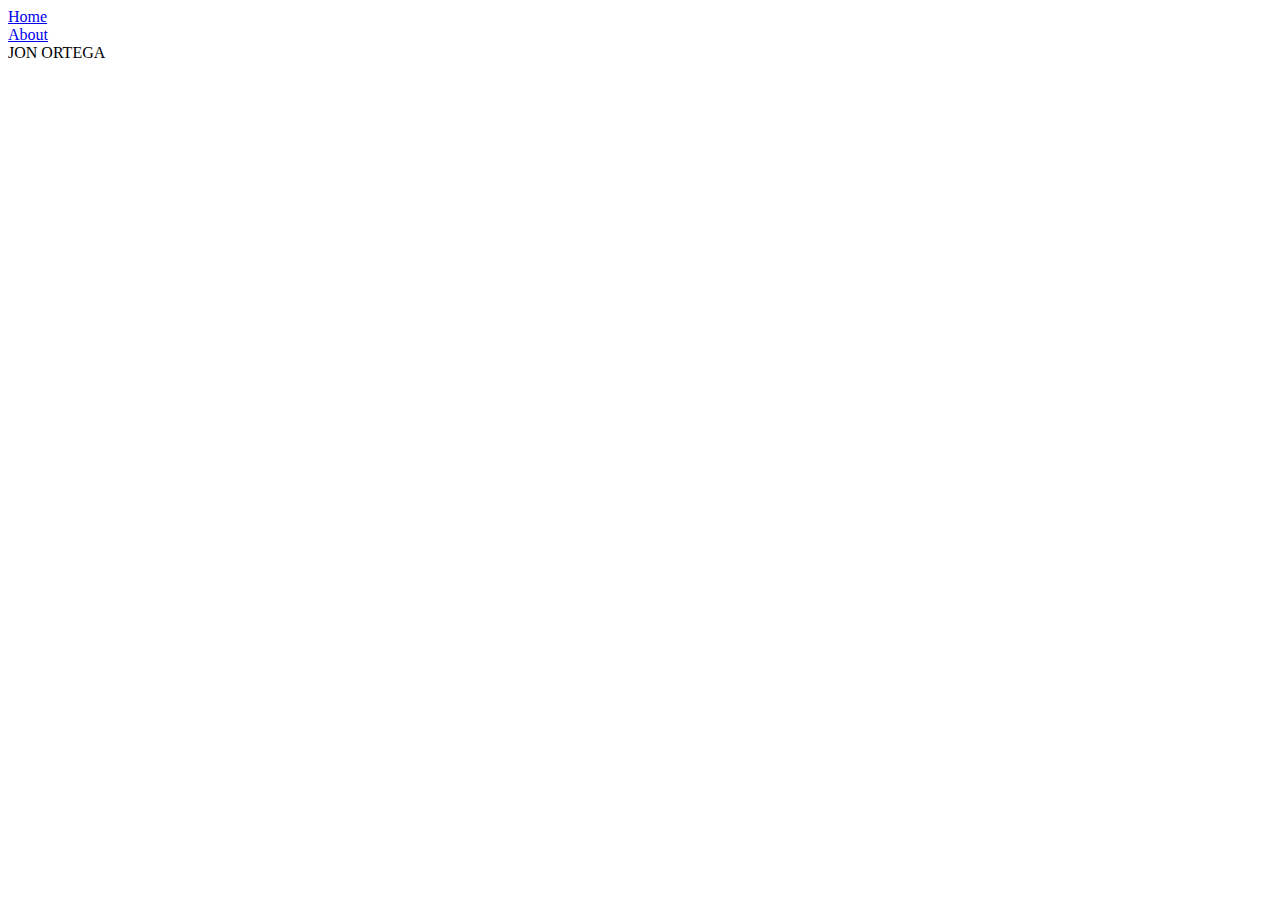
==== index.html @ bd720ec1 "created the webpage structure" ====
<!DOCTYPE html>
<html lang="en">
  <head>
    <meta charset="UTF-8" />
    <title>Page Title</title>
    <link rel="stylesheet" href="style.css" />
  </head>
  <body>
    <div class="container">
      <div class="nav-wrapper">
        <div class="left-side">
          <div class="nav-link-wrapper">
            <a href="index.html">Home</a>
          </div>
          <div class="nav-link-wrapper">
            <a href="about.html">About</a>
          </div>
        </div>
        <div class="right-side">
          <div class="brand">
            <div>JON ORTEGA</div>
          </div>
        </div>
      </div>
    </div>
  </body>
</html>
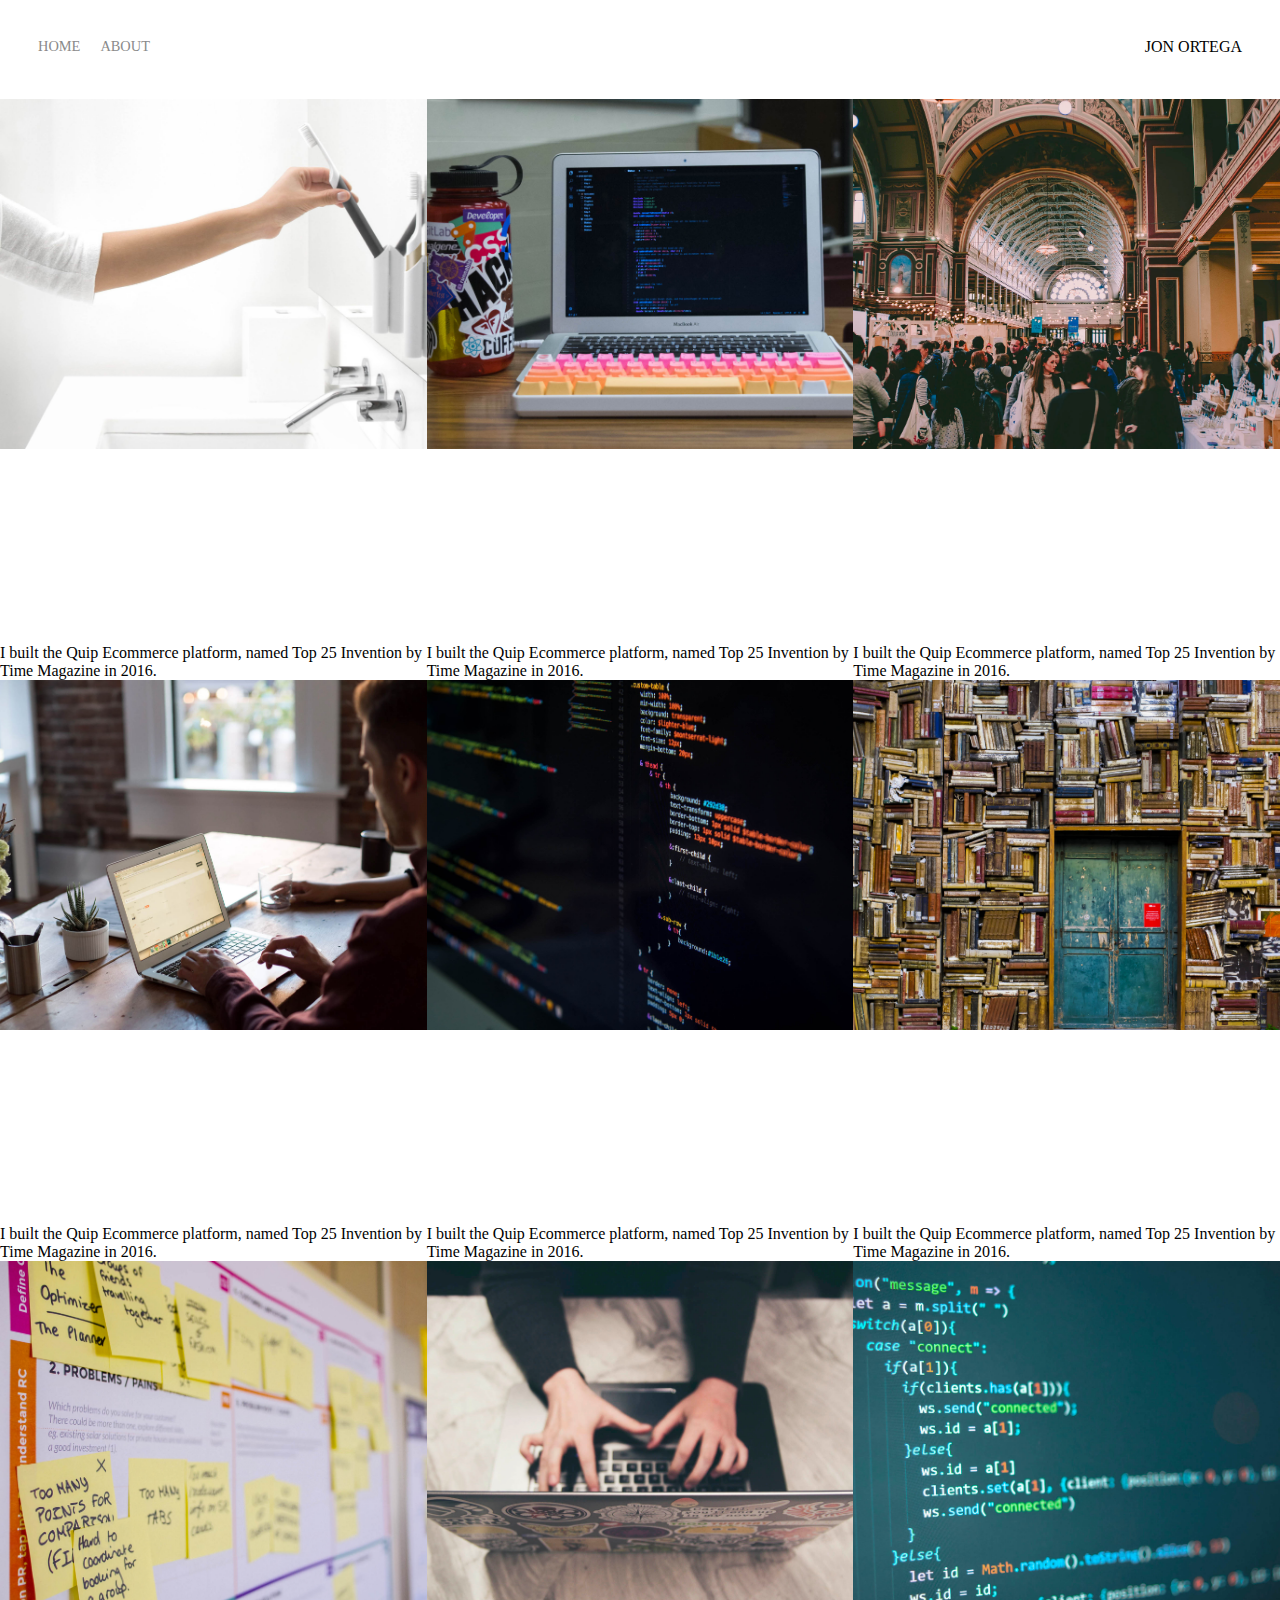
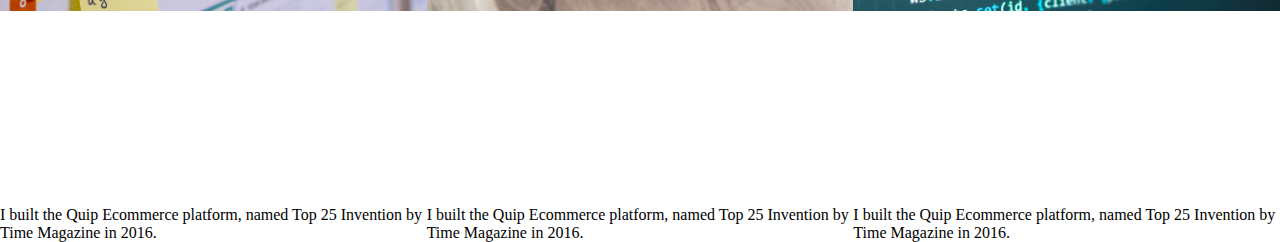
==== commit 24fc3ed4: "created the main grid layout" ====
--- a/index.html
+++ b/index.html
@@ -22,6 +22,145 @@
           </div>
         </div>
       </div>
+      <div class="content-wrapper">
+        <div class="portfolio-items-wrapper">
+          <div class="portfolio-item-wrapper">
+            <div
+              class="portfolio-img-background"
+              style="background-image: url(/img/portfolio1.jpg)"
+            ></div>
+            <div class="img-text-wrapper">
+              <div class="logo-wrapper">
+                <img src="/img/logos/quip.png" alt="Quip logo" />
+              </div>
+              <div class="subtitle">
+                I built the Quip Ecommerce platform, named Top 25 Invention by
+                Time Magazine in 2016.
+              </div>
+            </div>
+          </div>
+          <div class="portfolio-item-wrapper">
+            <div
+              class="portfolio-img-background"
+              style="background-image: url(/img/portfolio2.jpg)"
+            ></div>
+            <div class="img-text-wrapper">
+              <div class="logo-wrapper">
+                <img src="/img/logos/crondose.png" alt="Quip logo" />
+              </div>
+              <div class="subtitle">
+                I built the Quip Ecommerce platform, named Top 25 Invention by
+                Time Magazine in 2016.
+              </div>
+            </div>
+          </div>
+          <div class="portfolio-item-wrapper">
+            <div
+              class="portfolio-img-background"
+              style="background-image: url(/img/portfolio3.jpg)"
+            ></div>
+            <div class="img-text-wrapper">
+              <div class="logo-wrapper">
+                <img src="/img/logos/dailysmarty.png" alt="Quip logo" />
+              </div>
+              <div class="subtitle">
+                I built the Quip Ecommerce platform, named Top 25 Invention by
+                Time Magazine in 2016.
+              </div>
+            </div>
+          </div>
+          <div class="portfolio-item-wrapper">
+            <div
+              class="portfolio-img-background"
+              style="background-image: url(/img/portfolio4.jpg)"
+            ></div>
+            <div class="img-text-wrapper">
+              <div class="logo-wrapper">
+                <img src="/img/logos/dashtrack.png" alt="Quip logo" />
+              </div>
+              <div class="subtitle">
+                I built the Quip Ecommerce platform, named Top 25 Invention by
+                Time Magazine in 2016.
+              </div>
+            </div>
+          </div>
+          <div class="portfolio-item-wrapper">
+            <div
+              class="portfolio-img-background"
+              style="background-image: url(/img/portfolio5.jpg)"
+            ></div>
+            <div class="img-text-wrapper">
+              <div class="logo-wrapper">
+                <img src="/img/logos/devcamp.png" alt="Quip logo" />
+              </div>
+              <div class="subtitle">
+                I built the Quip Ecommerce platform, named Top 25 Invention by
+                Time Magazine in 2016.
+              </div>
+            </div>
+          </div>
+          <div class="portfolio-item-wrapper">
+            <div
+              class="portfolio-img-background"
+              style="background-image: url(/img/portfolio6.jpg)"
+            ></div>
+            <div class="img-text-wrapper">
+              <div class="logo-wrapper">
+                <img src="/img/logos/devtrunk.png" alt="Quip logo" />
+              </div>
+              <div class="subtitle">
+                I built the Quip Ecommerce platform, named Top 25 Invention by
+                Time Magazine in 2016.
+              </div>
+            </div>
+          </div>
+          <div class="portfolio-item-wrapper">
+            <div
+              class="portfolio-img-background"
+              style="background-image: url(/img/portfolio7.jpg)"
+            ></div>
+            <div class="img-text-wrapper">
+              <div class="logo-wrapper">
+                <img src="/img/logos/edutechional.png" alt="Quip logo" />
+              </div>
+              <div class="subtitle">
+                I built the Quip Ecommerce platform, named Top 25 Invention by
+                Time Magazine in 2016.
+              </div>
+            </div>
+          </div>
+          <div class="portfolio-item-wrapper">
+            <div
+              class="portfolio-img-background"
+              style="background-image: url(/img/portfolio8.jpg)"
+            ></div>
+            <div class="img-text-wrapper">
+              <div class="logo-wrapper">
+                <img src="/img/logos/eventbrite.png" alt="Quip logo" />
+              </div>
+              <div class="subtitle">
+                I built the Quip Ecommerce platform, named Top 25 Invention by
+                Time Magazine in 2016.
+              </div>
+            </div>
+          </div>
+          <div class="portfolio-item-wrapper">
+            <div
+              class="portfolio-img-background"
+              style="background-image: url(/img/portfolio9.jpg)"
+            ></div>
+            <div class="img-text-wrapper">
+              <div class="logo-wrapper">
+                <img src="/img/logos/ministry-safe.png" alt="Quip logo" />
+              </div>
+              <div class="subtitle">
+                I built the Quip Ecommerce platform, named Top 25 Invention by
+                Time Magazine in 2016.
+              </div>
+            </div>
+          </div>
+        </div>
+      </div>
     </div>
   </body>
 </html>
--- a/style.css
+++ b/style.css
@@ -0,0 +1,63 @@
+/* Master Styles*/
+body {
+  margin: 0px;
+}
+
+.container {
+  display: grid;
+  grid-template-columns: 1fr;
+}
+
+/* Nav Styles*/
+.nav-wrapper {
+  display: flex;
+  justify-content: space-between;
+  padding: 38px;
+}
+
+.left-side {
+  display: flex;
+}
+.nav-wrapper > .left-side > div {
+  margin-right: 20px;
+  font-size: 0.9em;
+  text-transform: uppercase;
+}
+
+.nav-link-wrapper {
+  height: 22px;
+  border-bottom: 1px solid transparent;
+  transition: border-bottom 0.5s;
+}
+
+.nav-link-wrapper a {
+  color: #8a8a8a;
+  text-decoration: none;
+  transition: color 0.5s;
+}
+
+.nav-link-wrapper:hover {
+  border-bottom: 1px solid black;
+}
+
+.nav-link-wrapper a:hover {
+  color: black;
+}
+
+/* Portfolio Styles*/
+.portfolio-items-wrapper {
+  display: grid;
+  grid-template-columns: 1fr 1fr 1fr;
+}
+
+.portfolio-item-wrapper {
+  position: relative;
+}
+
+.portfolio-img-background {
+  height: 350px;
+  width: 100%;
+  background-size: cover;
+  background-position: center;
+  background-repeat: no-repeat;
+}
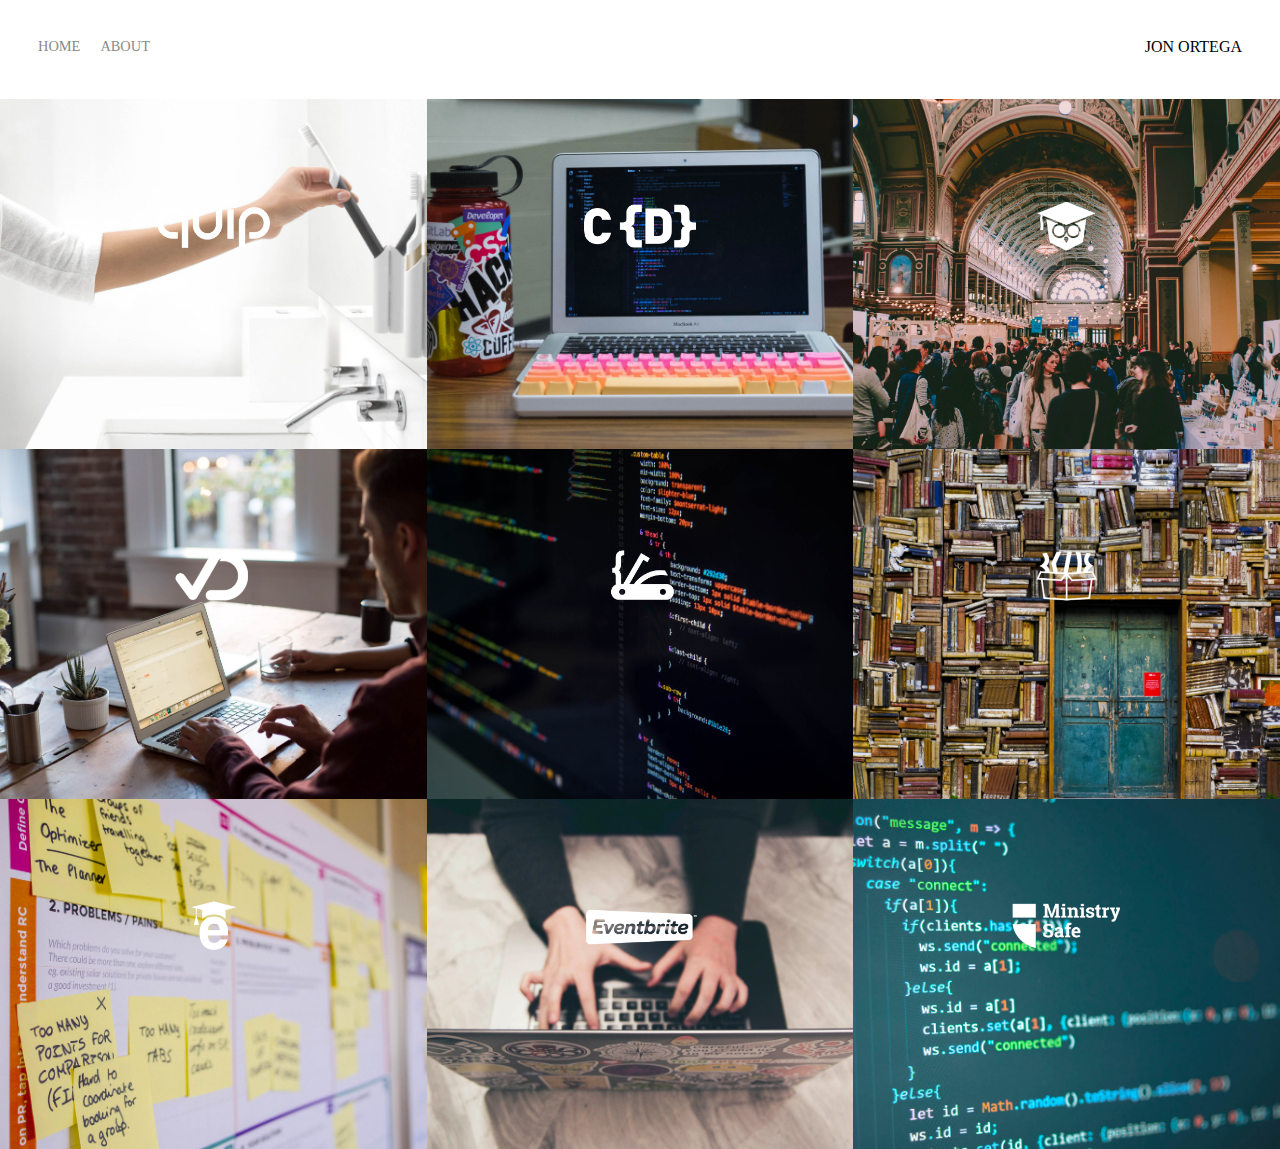
==== commit 61e717e5: "implemented a script for the text animation" ====
--- a/index.html
+++ b/index.html
@@ -163,4 +163,20 @@
       </div>
     </div>
   </body>
+
+  <!-- JavaScript -->
+  <script>
+    const portfolioItems = document.querySelectorAll(".portfolio-item-wrapper");
+
+    portfolioItems.forEach((portfolioItem) => {
+      portfolioItem.addEventListener("mouseover", () => {
+        portfolioItem.childNodes[1].classList.add("img-darken");
+      });
+
+      portfolioItem.addEventListener("mouseout", () => {
+        portfolioItem.childNodes[1].classList.remove("img-darken");
+      });
+    });
+  </script>
+  <!--You add it at the end of the file so the whole page loads before it runs-->
 </html>
--- a/style.css
+++ b/style.css
@@ -61,3 +61,37 @@
   background-position: center;
   background-repeat: no-repeat;
 }
+
+.img-text-wrapper {
+  position: absolute;
+  top: 0;
+  display: flex;
+  flex-direction: column;
+  justify-content: center;
+  align-items: center;
+  height: 100%;
+  text-align: center;
+  padding-left: 100px;
+  padding-right: 100px;
+}
+
+.logo-wrapper img {
+  width: 50%;
+  margin-bottom: 20px;
+}
+
+.img-text-wrapper .subtitle {
+  font-weight: 600;
+  transition: 1s;
+  color: transparent;
+}
+
+.img-text-wrapper:hover .subtitle {
+  font-weight: 600;
+  color: lightseagreen;
+}
+
+.img-darken {
+  transition: 1s;
+  filter: brightness(10%);
+}
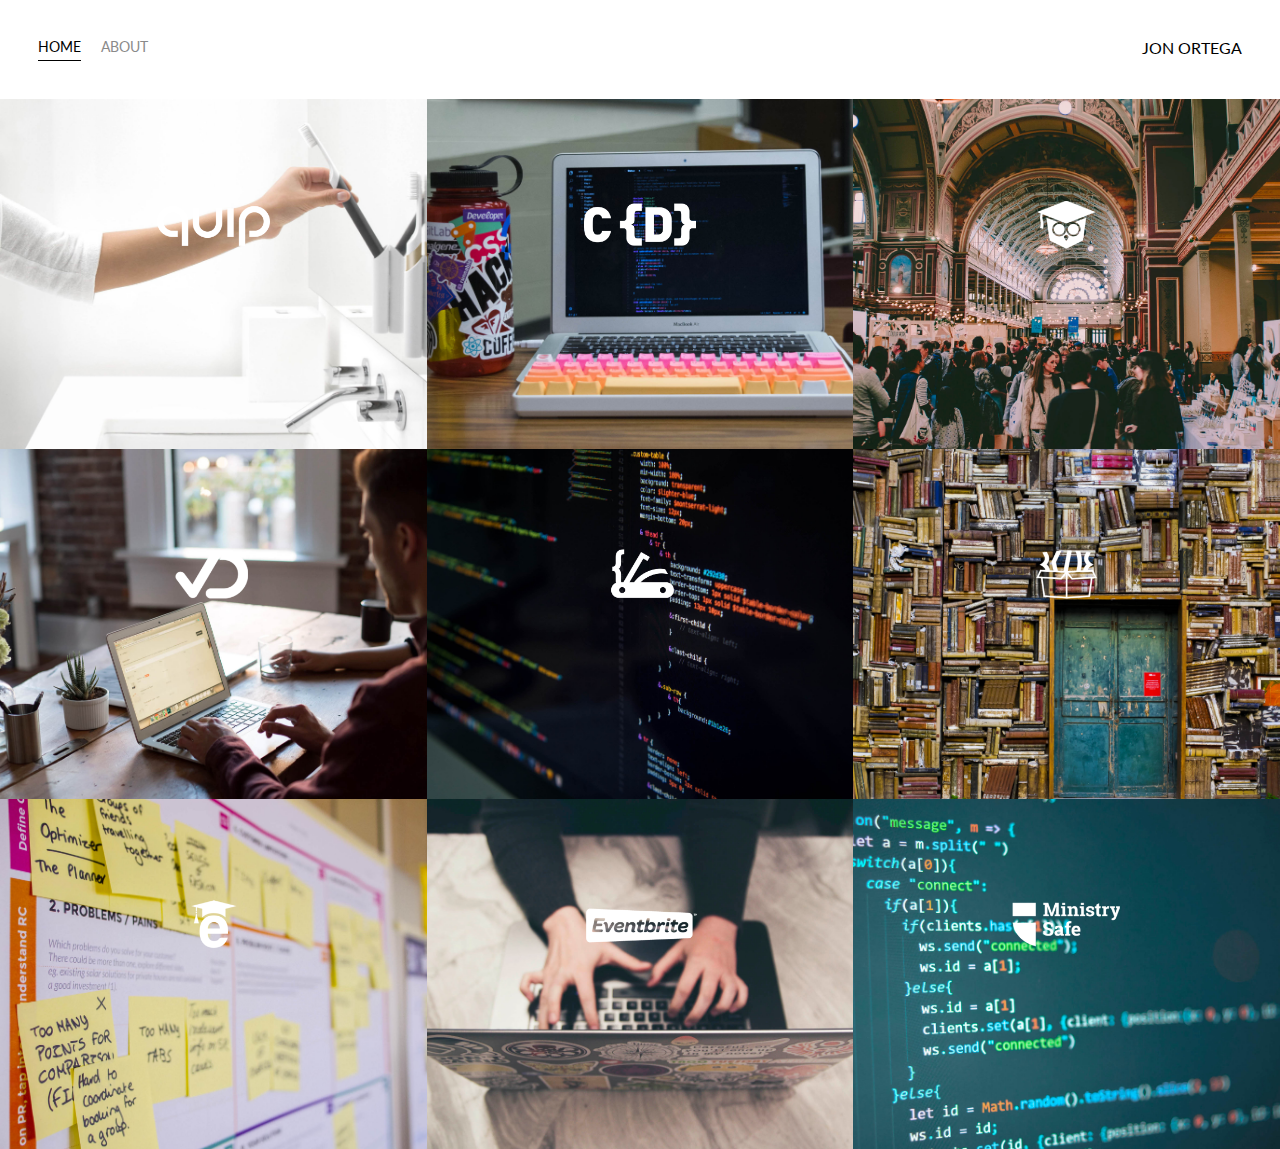
==== commit 3ff9c3d3: "final animations and last touches" ====
--- a/index.html
+++ b/index.html
@@ -3,13 +3,18 @@
   <head>
     <meta charset="UTF-8" />
     <title>Page Title</title>
+    <link rel="preconnect" href="https://fonts.gstatic.com" />
+    <link
+      href="https://fonts.googleapis.com/css2?family=Lato&display=swap"
+      rel="stylesheet"
+    />
     <link rel="stylesheet" href="style.css" />
   </head>
   <body>
     <div class="container">
       <div class="nav-wrapper">
         <div class="left-side">
-          <div class="nav-link-wrapper">
+          <div class="nav-link-wrapper active-nav-link">
             <a href="index.html">Home</a>
           </div>
           <div class="nav-link-wrapper">
--- a/style.css
+++ b/style.css
@@ -1,5 +1,6 @@
-/* Master Styles*/
+/* Master Styles */
 body {
+  font-family: "Lato", sans-serif;
   margin: 0px;
 }
 
@@ -8,7 +9,7 @@
   grid-template-columns: 1fr;
 }
 
-/* Nav Styles*/
+/* Nav Styles */
 .nav-wrapper {
   display: flex;
   justify-content: space-between;
@@ -44,7 +45,14 @@
   color: black;
 }
 
-/* Portfolio Styles*/
+.active-nav-link {
+  border-bottom: 1px solid black;
+}
+
+.active-nav-link a {
+  color: black !important;
+}
+/* Portfolio Styles */
 .portfolio-items-wrapper {
   display: grid;
   grid-template-columns: 1fr 1fr 1fr;
@@ -95,3 +103,21 @@
   transition: 1s;
   filter: brightness(10%);
 }
+
+/* About Page Styles */
+.two-column-wrapper {
+  display: grid;
+  grid-template-columns: 1fr 1fr;
+}
+
+.profile-image-wrapper img {
+  width: 100%;
+}
+
+.profile-content-wrapper {
+  padding: 30px;
+}
+
+.profile-content-wrapper h1 {
+  color: lightseagreen;
+}
